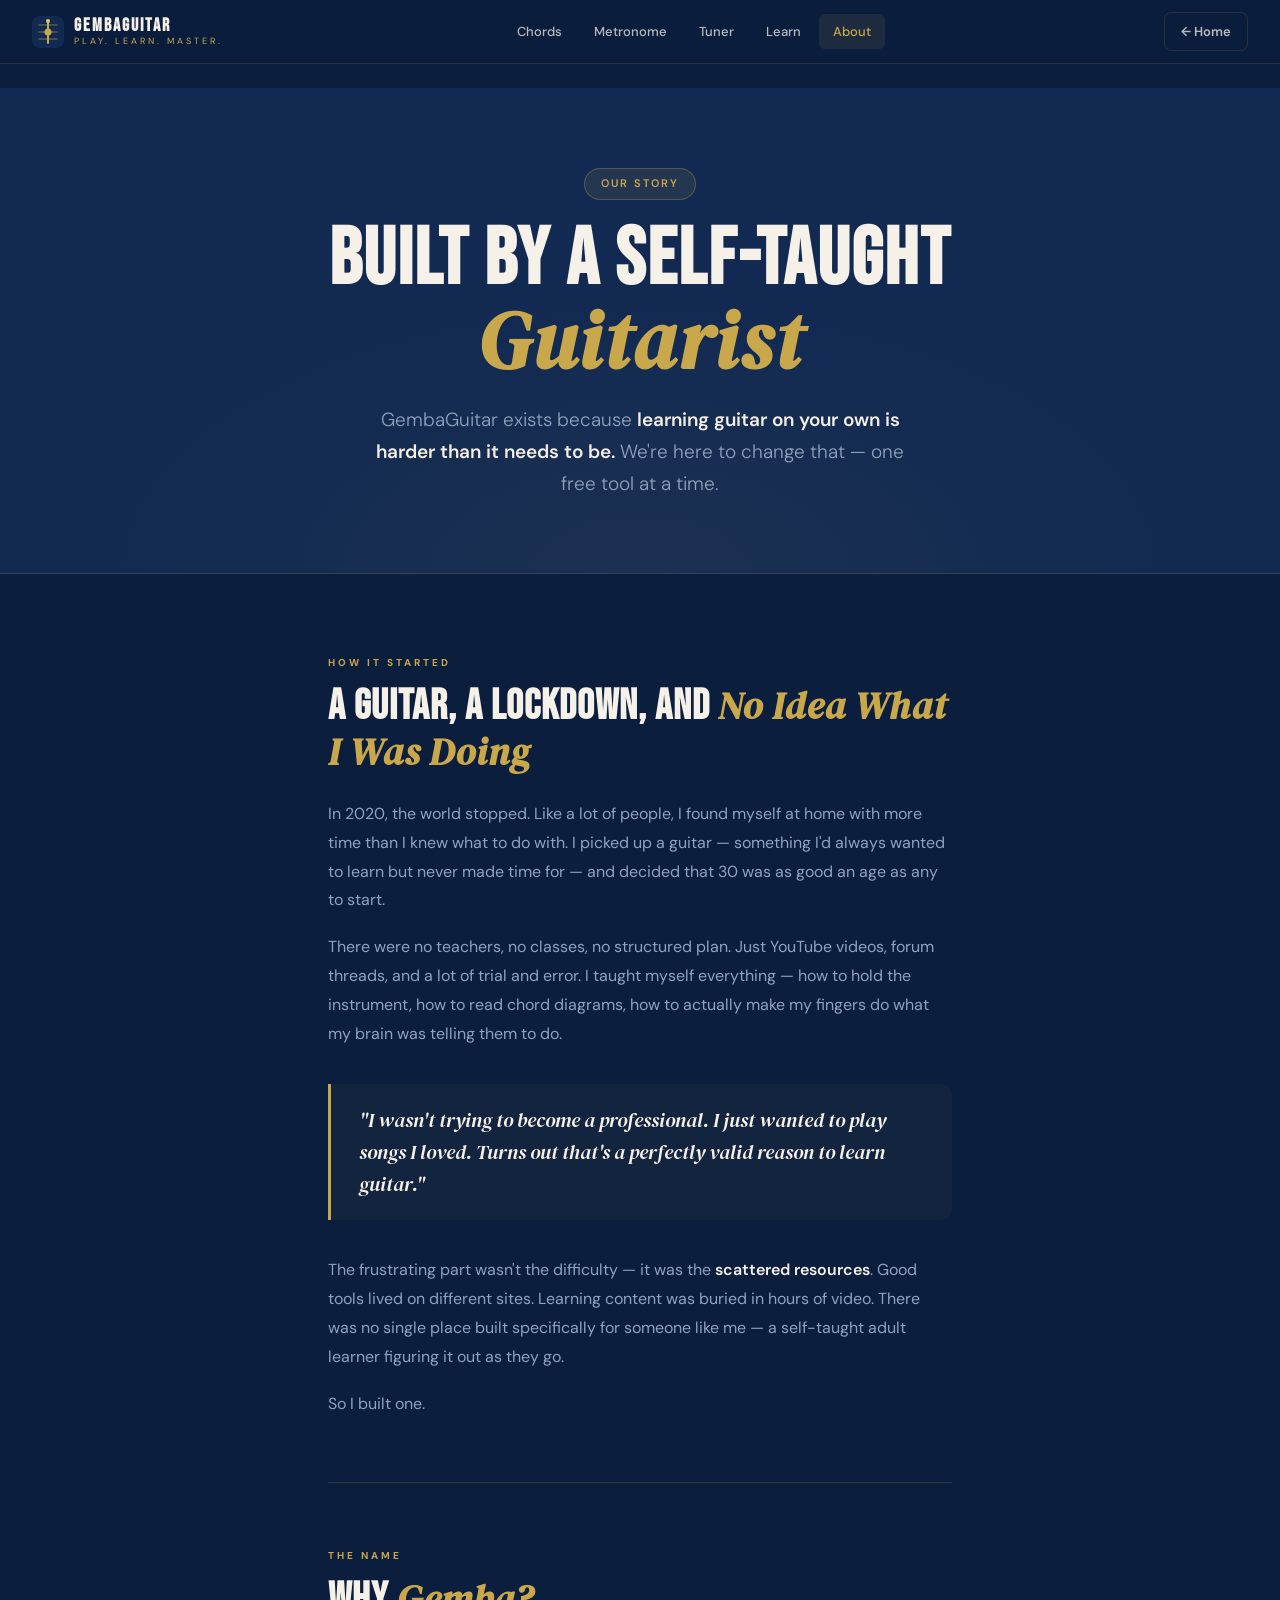
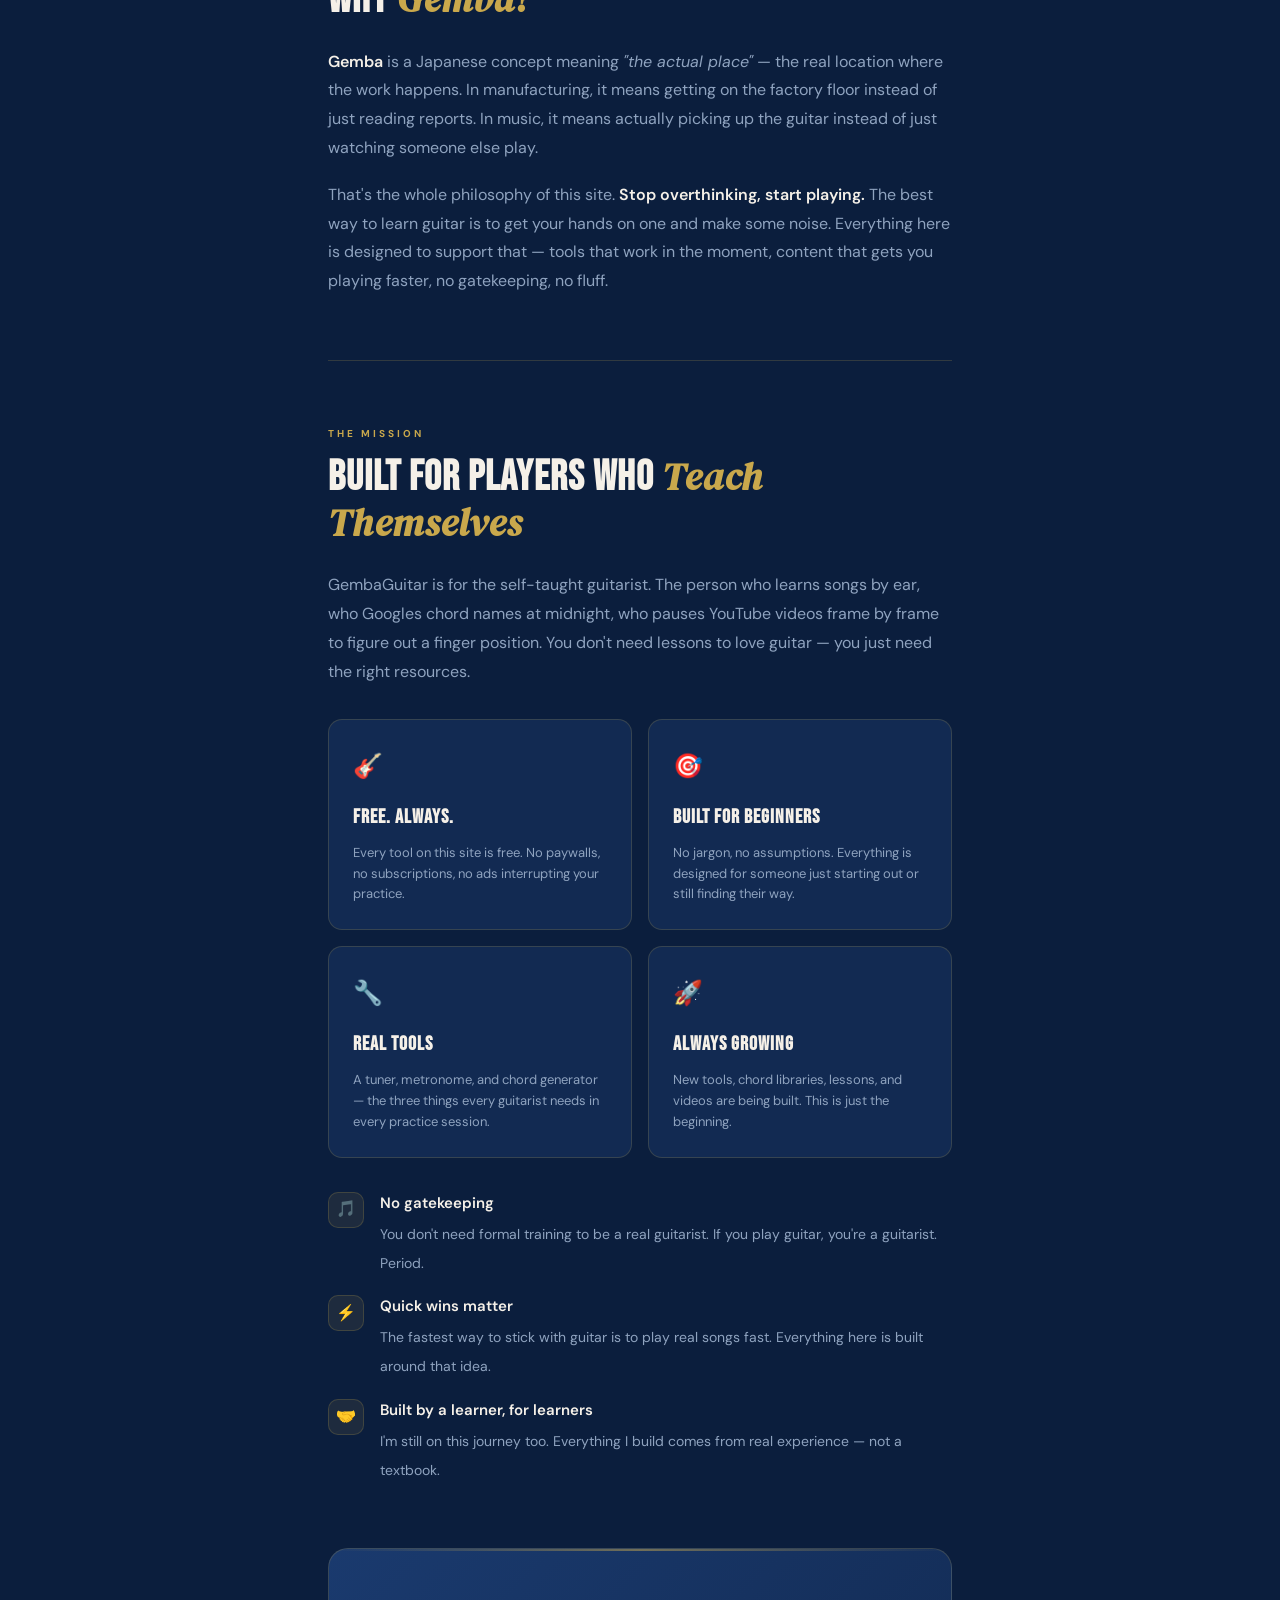
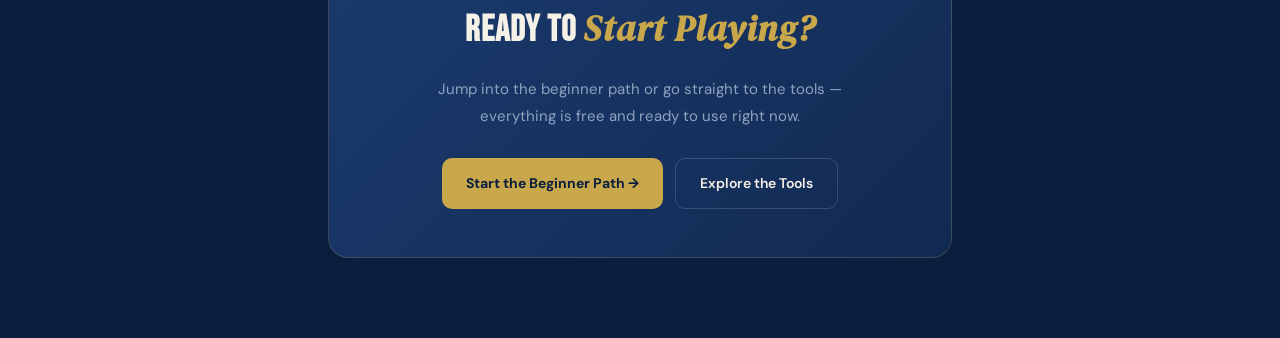
==== about/index.html @ e7663b2f "Add about page" ====
<!DOCTYPE html>
<html lang="en">
<head>
  <meta charset="UTF-8"/>
  <meta name="viewport" content="width=device-width, initial-scale=1.0"/>
  <title>About — GembaGuitar</title>
  <link href="https://fonts.googleapis.com/css2?family=Bebas+Neue&family=DM+Sans:wght@300;400;500;600;700&family=DM+Serif+Display:ital@0;1&display=swap" rel="stylesheet"/>
  <link rel="stylesheet" href="../css/gemba.css"/>
  <style>
    *, *::before, *::after { box-sizing: border-box; margin: 0; padding: 0; }

    :root {
      --navy:       #0b1e3d;
      --navy-mid:   #122a52;
      --navy-light: #1a3a6e;
      --gold:       #c9a84c;
      --gold-light: #e8c96a;
      --gold-glow:  rgba(201,168,76,0.2);
      --cream:      #f5f0e8;
      --muted:      #8fa3bf;
      --border:     rgba(201,168,76,0.15);
    }

    body {
      background: var(--navy);
      color: var(--cream);
      font-family: 'DM Sans', sans-serif;
      line-height: 1.8;
      padding-top: 72px;
    }

    /* ── HERO ── */
    .hero {
      background: var(--navy-mid);
      border-bottom: 1px solid var(--border);
      padding: 80px 48px 72px;
      text-align: center;
      position: relative;
      overflow: hidden;
    }

    .hero::before {
      content: '';
      position: absolute;
      inset: 0;
      background: radial-gradient(ellipse 60% 80% at 50% 100%, rgba(201,168,76,0.05) 0%, transparent 70%);
      pointer-events: none;
    }

    .hero-tag {
      display: inline-flex;
      align-items: center;
      gap: 8px;
      background: rgba(201,168,76,0.1);
      border: 1px solid rgba(201,168,76,0.3);
      border-radius: 100px;
      padding: 5px 16px;
      font-size: 11px;
      font-weight: 600;
      letter-spacing: 2px;
      text-transform: uppercase;
      color: var(--gold);
      margin-bottom: 20px;
    }

    .hero h1 {
      font-family: 'Bebas Neue', sans-serif;
      font-size: clamp(48px, 8vw, 80px);
      letter-spacing: 2px;
      line-height: 1;
      margin-bottom: 20px;
    }

    .hero h1 em {
      font-family: 'DM Serif Display', serif;
      font-style: italic;
      color: var(--gold);
    }

    .hero-lead {
      font-size: 19px;
      color: var(--muted);
      max-width: 560px;
      margin: 0 auto;
      font-weight: 300;
      line-height: 1.7;
    }

    .hero-lead strong {
      color: var(--cream);
      font-weight: 600;
    }

    /* ── CONTENT ── */
    .content {
      max-width: 720px;
      margin: 0 auto;
      padding: 80px 48px;
    }

    /* ── STORY SECTION ── */
    .story-block {
      margin-bottom: 64px;
    }

    .block-tag {
      font-size: 10px;
      font-weight: 700;
      letter-spacing: 3px;
      text-transform: uppercase;
      color: var(--gold);
      margin-bottom: 12px;
    }

    .block-title {
      font-family: 'Bebas Neue', sans-serif;
      font-size: clamp(28px, 4vw, 42px);
      letter-spacing: 1px;
      line-height: 1.1;
      margin-bottom: 24px;
    }

    .block-title em {
      font-family: 'DM Serif Display', serif;
      font-style: italic;
      color: var(--gold);
      font-size: 0.9em;
    }

    .story-block p {
      font-size: 16px;
      color: var(--muted);
      margin-bottom: 18px;
    }

    .story-block p strong {
      color: var(--cream);
      font-weight: 600;
    }

    /* ── PULL QUOTE ── */
    .pull-quote {
      border-left: 3px solid var(--gold);
      padding: 20px 28px;
      margin: 36px 0;
      background: rgba(201,168,76,0.04);
      border-radius: 0 12px 12px 0;
    }

    .pull-quote p {
      font-family: 'DM Serif Display', serif;
      font-style: italic;
      font-size: 20px;
      color: var(--cream) !important;
      line-height: 1.6;
      margin: 0 !important;
    }

    /* ── DIVIDER ── */
    .divider {
      border: none;
      border-top: 1px solid var(--border);
      margin: 64px 0;
    }

    /* ── MISSION CARDS ── */
    .mission-grid {
      display: grid;
      grid-template-columns: 1fr 1fr;
      gap: 16px;
      margin: 32px 0;
    }

    .mission-card {
      background: var(--navy-mid);
      border: 1px solid var(--border);
      border-radius: 14px;
      padding: 24px;
    }

    .mission-card-icon {
      font-size: 24px;
      margin-bottom: 12px;
    }

    .mission-card h4 {
      font-family: 'Bebas Neue', sans-serif;
      font-size: 20px;
      letter-spacing: 1px;
      margin-bottom: 8px;
      color: var(--cream);
    }

    .mission-card p {
      font-size: 13px;
      color: var(--muted);
      line-height: 1.6;
      margin: 0 !important;
    }

    /* ── VALUES LIST ── */
    .values-list {
      list-style: none;
      display: flex;
      flex-direction: column;
      gap: 16px;
      margin: 28px 0;
    }

    .values-list li {
      display: flex;
      gap: 16px;
      align-items: flex-start;
    }

    .value-icon {
      width: 36px;
      height: 36px;
      border-radius: 10px;
      background: rgba(201,168,76,0.1);
      border: 1px solid rgba(201,168,76,0.2);
      display: flex;
      align-items: center;
      justify-content: center;
      font-size: 16px;
      flex-shrink: 0;
      margin-top: 2px;
    }

    .value-text strong {
      display: block;
      font-size: 15px;
      font-weight: 600;
      color: var(--cream);
      margin-bottom: 3px;
    }

    .value-text span {
      font-size: 14px;
      color: var(--muted);
      line-height: 1.6;
    }

    /* ── CTA BANNER ── */
    .cta-banner {
      background: linear-gradient(135deg, var(--navy-light), var(--navy-mid));
      border: 1px solid var(--border);
      border-radius: 20px;
      padding: 48px 40px;
      text-align: center;
      margin-top: 16px;
      position: relative;
      overflow: hidden;
    }

    .cta-banner::before {
      content: '';
      position: absolute;
      top: 0; left: 0; right: 0;
      height: 2px;
      background: linear-gradient(90deg, transparent, var(--gold), transparent);
      opacity: 0.5;
    }

    .cta-banner h3 {
      font-family: 'Bebas Neue', sans-serif;
      font-size: 36px;
      letter-spacing: 1px;
      margin-bottom: 12px;
    }

    .cta-banner h3 em {
      font-family: 'DM Serif Display', serif;
      font-style: italic;
      color: var(--gold);
    }

    .cta-banner p {
      color: var(--muted);
      font-size: 15px;
      max-width: 420px;
      margin: 0 auto 28px;
    }

    .cta-buttons {
      display: flex;
      gap: 12px;
      justify-content: center;
      flex-wrap: wrap;
    }

    .btn-gold {
      background: var(--gold);
      color: var(--navy);
      font-family: 'DM Sans', sans-serif;
      font-size: 14px;
      font-weight: 700;
      padding: 12px 24px;
      border-radius: 10px;
      border: none;
      cursor: pointer;
      text-decoration: none;
      display: inline-flex;
      align-items: center;
      gap: 8px;
      transition: background 0.2s, transform 0.15s;
    }

    .btn-gold:hover {
      background: var(--gold-light);
      transform: translateY(-2px);
    }

    .btn-outline {
      background: transparent;
      color: var(--cream);
      font-family: 'DM Sans', sans-serif;
      font-size: 14px;
      font-weight: 600;
      padding: 12px 24px;
      border-radius: 10px;
      border: 1px solid rgba(255,255,255,0.15);
      cursor: pointer;
      text-decoration: none;
      display: inline-flex;
      align-items: center;
      gap: 8px;
      transition: border-color 0.2s, transform 0.15s;
    }

    .btn-outline:hover {
      border-color: var(--gold);
      color: var(--gold);
      transform: translateY(-2px);
    }

    @media (max-width: 768px) {
      .hero { padding: 56px 24px; }
      .content { padding: 48px 24px; }
      .mission-grid { grid-template-columns: 1fr; }
      .cta-banner { padding: 36px 24px; }
    }
  </style>
</head>
<body>

  <!-- NAVBAR -->
  <nav class="gemba-nav">
    <a href="/" class="gemba-nav-logo">
      <svg class="gemba-nav-mark" viewBox="0 0 32 32" fill="none">
        <rect width="32" height="32" rx="8" fill="#122a52"/>
        <line x1="7" y1="9"  x2="25" y2="9"  stroke="#c9a84c" stroke-width="1.5" stroke-linecap="round" opacity="0.4"/>
        <line x1="7" y1="16" x2="25" y2="16" stroke="#c9a84c" stroke-width="1.5" stroke-linecap="round" opacity="0.4"/>
        <line x1="7" y1="23" x2="25" y2="23" stroke="#c9a84c" stroke-width="1.5" stroke-linecap="round" opacity="0.4"/>
        <line x1="16" y1="5" x2="16" y2="27" stroke="#c9a84c" stroke-width="2" stroke-linecap="round"/>
        <circle cx="16" cy="16" r="3.5" fill="#c9a84c"/>
        <circle cx="16" cy="5"  r="2"   fill="#e8c96a"/>
      </svg>
      <div class="gemba-nav-text">
        <strong>GembaGuitar</strong>
        <span>Play. Learn. Master.</span>
      </div>
    </a>
    <ul class="gemba-nav-links">
      <li><a href="/chord-generator">Chords</a></li>
      <li><a href="/metronome">Metronome</a></li>
      <li><a href="/tuner">Tuner</a></li>
      <li><a href="/learn">Learn</a></li>
      <li><a href="/about" class="active">About</a></li>
    </ul>
    <a href="/" class="gemba-nav-home">← Home</a>
  </nav>

  <!-- HERO -->
  <section class="hero">
    <div class="hero-tag">Our Story</div>
    <h1>Built by a Self-Taught<br/><em>Guitarist</em></h1>
    <p class="hero-lead">
      GembaGuitar exists because <strong>learning guitar on your own is harder than it needs to be.</strong>
      We're here to change that — one free tool at a time.
    </p>
  </section>

  <div class="content">

    <!-- ── THE STORY ── -->
    <div class="story-block">
      <div class="block-tag">How It Started</div>
      <h2 class="block-title">A Guitar, A Lockdown, and <em>No Idea What I Was Doing</em></h2>

      <p>In 2020, the world stopped. Like a lot of people, I found myself at home with more time than I knew what to do with. I picked up a guitar — something I'd always wanted to learn but never made time for — and decided that 30 was as good an age as any to start.</p>

      <p>There were no teachers, no classes, no structured plan. Just YouTube videos, forum threads, and a lot of trial and error. I taught myself everything — how to hold the instrument, how to read chord diagrams, how to actually make my fingers do what my brain was telling them to do.</p>

      <div class="pull-quote">
        <p>"I wasn't trying to become a professional. I just wanted to play songs I loved. Turns out that's a perfectly valid reason to learn guitar."</p>
      </div>

      <p>The frustrating part wasn't the difficulty — it was the <strong>scattered resources</strong>. Good tools lived on different sites. Learning content was buried in hours of video. There was no single place built specifically for someone like me — a self-taught adult learner figuring it out as they go.</p>

      <p>So I built one.</p>
    </div>

    <hr class="divider"/>

    <!-- ── WHY GEMBA ── -->
    <div class="story-block">
      <div class="block-tag">The Name</div>
      <h2 class="block-title">Why <em>Gemba?</em></h2>

      <p><strong>Gemba</strong> is a Japanese concept meaning <em>"the actual place"</em> — the real location where the work happens. In manufacturing, it means getting on the factory floor instead of just reading reports. In music, it means actually picking up the guitar instead of just watching someone else play.</p>

      <p>That's the whole philosophy of this site. <strong>Stop overthinking, start playing.</strong> The best way to learn guitar is to get your hands on one and make some noise. Everything here is designed to support that — tools that work in the moment, content that gets you playing faster, no gatekeeping, no fluff.</p>
    </div>

    <hr class="divider"/>

    <!-- ── MISSION ── -->
    <div class="story-block">
      <div class="block-tag">The Mission</div>
      <h2 class="block-title">Built For Players Who <em>Teach Themselves</em></h2>

      <p>GembaGuitar is for the self-taught guitarist. The person who learns songs by ear, who Googles chord names at midnight, who pauses YouTube videos frame by frame to figure out a finger position. You don't need lessons to love guitar — you just need the right resources.</p>

      <div class="mission-grid">
        <div class="mission-card">
          <div class="mission-card-icon">🎸</div>
          <h4>Free. Always.</h4>
          <p>Every tool on this site is free. No paywalls, no subscriptions, no ads interrupting your practice.</p>
        </div>
        <div class="mission-card">
          <div class="mission-card-icon">🎯</div>
          <h4>Built for Beginners</h4>
          <p>No jargon, no assumptions. Everything is designed for someone just starting out or still finding their way.</p>
        </div>
        <div class="mission-card">
          <div class="mission-card-icon">🔧</div>
          <h4>Real Tools</h4>
          <p>A tuner, metronome, and chord generator — the three things every guitarist needs in every practice session.</p>
        </div>
        <div class="mission-card">
          <div class="mission-card-icon">🚀</div>
          <h4>Always Growing</h4>
          <p>New tools, chord libraries, lessons, and videos are being built. This is just the beginning.</p>
        </div>
      </div>

      <ul class="values-list">
        <li>
          <div class="value-icon">🎵</div>
          <div class="value-text">
            <strong>No gatekeeping</strong>
            <span>You don't need formal training to be a real guitarist. If you play guitar, you're a guitarist. Period.</span>
          </div>
        </li>
        <li>
          <div class="value-icon">⚡</div>
          <div class="value-text">
            <strong>Quick wins matter</strong>
            <span>The fastest way to stick with guitar is to play real songs fast. Everything here is built around that idea.</span>
          </div>
        </li>
        <li>
          <div class="value-icon">🤝</div>
          <div class="value-text">
            <strong>Built by a learner, for learners</strong>
            <span>I'm still on this journey too. Everything I build comes from real experience — not a textbook.</span>
          </div>
        </li>
      </ul>
    </div>

    <!-- CTA -->
    <div class="cta-banner">
      <h3>Ready to <em>Start Playing?</em></h3>
      <p>Jump into the beginner path or go straight to the tools — everything is free and ready to use right now.</p>
      <div class="cta-buttons">
        <a href="/learn" class="btn-gold">Start the Beginner Path →</a>
        <a href="/chord-generator" class="btn-outline">Explore the Tools</a>
      </div>
    </div>

  </div>

</body>
</html>
---- css/gemba.css ----
/* ============================================================
   GEMBA GUITAR — Shared Brand Stylesheet
   Import this in every tool's <head> AFTER your own style.css
   <link rel="stylesheet" href="../css/gemba.css">
   ============================================================ */

@import url('https://fonts.googleapis.com/css2?family=Bebas+Neue&family=DM+Sans:wght@300;400;500;600;700&display=swap');

/* ── BRAND TOKENS ── */
:root {
  --gemba-navy:        #0b1e3d;
  --gemba-navy-mid:    #122a52;
  --gemba-navy-light:  #1a3a6e;
  --gemba-gold:        #c9a84c;
  --gemba-gold-light:  #e8c96a;
  --gemba-gold-glow:   rgba(201, 168, 76, 0.25);
  --gemba-white:       #f5f0e8;
  --gemba-muted:       #8fa3bf;
  --gemba-border:      rgba(201, 168, 76, 0.15);
  --gemba-surface:     #122a52;
  --gemba-surface2:    #1a3a6e;
  --gemba-navbar-h:    64px;
}

/* ── GLOBAL OVERRIDES ──
   Override both tools' accent colors with gold,
   and background/surface colors with navy.
   These target the CSS variables used in each tool.
*/

/* Metronome overrides */
body {
  --bg:        var(--gemba-navy) !important;
  --surface:   var(--gemba-navy-mid) !important;
  --surface2:  var(--gemba-navy-light) !important;
  --border:    rgba(201, 168, 76, 0.2) !important;
  --accent:    var(--gemba-gold) !important;
  --accent2:   var(--gemba-gold-light) !important;
  --text:      #f5f0e8 !important;
  --muted:     var(--gemba-muted) !important;
  --bg-glow:   rgba(201, 168, 76, 0.06) !important;
  padding-top: calc(var(--gemba-navbar-h) + 24px) !important;
}

/* Chord Generator overrides */
body,
body.theme-dark {
  --accent:      var(--gemba-gold) !important;
  --accent-lt:   rgba(201, 168, 76, 0.12) !important;
  --accent-dk:   #b8923a !important;
  --accent-glow: var(--gemba-gold-glow) !important;
  --bg:          var(--gemba-navy) !important;
  --surface:     var(--gemba-navy-mid) !important;
  --surface2:    var(--gemba-navy-light) !important;
  --border:      rgba(201, 168, 76, 0.2) !important;
  --border2:     rgba(201, 168, 76, 0.35) !important;
  --text:        #f5f0e8 !important;
  --muted:       var(--gemba-muted) !important;
  --faint:       rgba(143, 163, 191, 0.6) !important;
  font-family: 'DM Sans', sans-serif !important;
}

/* Force navy on light theme too */
body:not(.theme-dark) {
  --bg:       var(--gemba-navy) !important;
  --surface:  var(--gemba-navy-mid) !important;
  --surface2: var(--gemba-navy-light) !important;
  --text:     #f5f0e8 !important;
  --border:   rgba(201, 168, 76, 0.2) !important;
}

/* Fix any remaining purple/orange slider thumbs */
input[type="range"]::-webkit-slider-thumb {
  background: var(--gemba-gold) !important;
  box-shadow: 0 0 8px var(--gemba-gold-glow) !important;
}

/* Fix select dropdowns */
select:focus,
.input:focus {
  border-color: var(--gemba-gold) !important;
  box-shadow: 0 0 0 3px var(--gemba-gold-glow) !important;
}

/* Fix green start / red stop buttons — keep them but tone to brand */
.btn-start {
  background: #1aaf6f !important;
  box-shadow: 0 4px 20px rgba(26, 175, 111, 0.25) !important;
}

.btn-stop {
  background: #d63a58 !important;
}

/* Tap tempo stays gold */
.btn-tap {
  background: var(--gemba-gold) !important;
  color: var(--gemba-navy) !important;
  box-shadow: 0 4px 20px var(--gemba-gold-glow) !important;
}

/* Chord name color */
.chord-name {
  color: var(--gemba-gold) !important;
}

/* Export buttons */
.btn-primary {
  background: var(--gemba-gold) !important;
  border-color: var(--gemba-gold) !important;
  color: var(--gemba-navy) !important;
}

.btn-primary:hover {
  background: var(--gemba-gold-light) !important;
  border-color: var(--gemba-gold-light) !important;
}

/* Active quick BPM buttons */
.quickBpmBtn.active {
  border-color: var(--gemba-gold) !important;
  color: var(--gemba-gold) !important;
  background: rgba(201, 168, 76, 0.12) !important;
}

.quickBpmBtn:hover {
  border-color: var(--gemba-gold) !important;
  color: var(--gemba-gold) !important;
}

/* ── GEMBA NAVBAR ── */
.gemba-nav {
  position: fixed;
  top: 0;
  left: 0;
  right: 0;
  height: var(--gemba-navbar-h);
  z-index: 9999;
  display: flex;
  align-items: center;
  justify-content: space-between;
  padding: 0 32px;
  background: rgba(11, 30, 61, 0.95);
  backdrop-filter: blur(12px);
  -webkit-backdrop-filter: blur(12px);
  border-bottom: 1px solid var(--gemba-border);
}

.gemba-nav-logo {
  display: flex;
  align-items: center;
  gap: 10px;
  text-decoration: none;
}

.gemba-nav-mark {
  width: 32px;
  height: 32px;
  flex-shrink: 0;
}

.gemba-nav-text {
  display: flex;
  flex-direction: column;
  line-height: 1;
}

.gemba-nav-text strong {
  font-family: 'Bebas Neue', sans-serif;
  font-size: 18px;
  letter-spacing: 2px;
  color: #f5f0e8;
}

.gemba-nav-text span {
  font-family: 'DM Sans', sans-serif;
  font-size: 9px;
  letter-spacing: 3px;
  text-transform: uppercase;
  color: var(--gemba-gold);
  margin-top: 2px;
}

.gemba-nav-links {
  display: flex;
  align-items: center;
  gap: 4px;
  list-style: none;
  margin: 0;
  padding: 0;
}

.gemba-nav-links a {
  color: rgba(245, 240, 232, 0.75);
  text-decoration: none;
  font-family: 'DM Sans', sans-serif;
  font-size: 13px;
  font-weight: 500;
  padding: 6px 14px;
  border-radius: 6px;
  transition: color 0.2s, background 0.2s;
  display: block;
}

.gemba-nav-links a:hover {
  color: #f5f0e8;
  background: rgba(255,255,255,0.06);
}

.gemba-nav-links a.active {
  color: var(--gemba-gold);
  background: rgba(201, 168, 76, 0.1);
}

.gemba-nav-home {
  color: rgba(245, 240, 232, 0.75);
  text-decoration: none;
  font-family: 'DM Sans', sans-serif;
  font-size: 13px;
  font-weight: 600;
  padding: 7px 16px;
  border-radius: 7px;
  border: 1px solid var(--gemba-border);
  transition: border-color 0.2s, color 0.2s;
}

.gemba-nav-home:hover {
  border-color: var(--gemba-gold);
  color: var(--gemba-gold);
}

/* ── NAVBAR MOBILE ── */
@media (max-width: 600px) {
  .gemba-nav {
    padding: 0 16px;
  }

  .gemba-nav-links {
    display: none;
  }

  .gemba-nav-text span {
    display: none;
  }
}
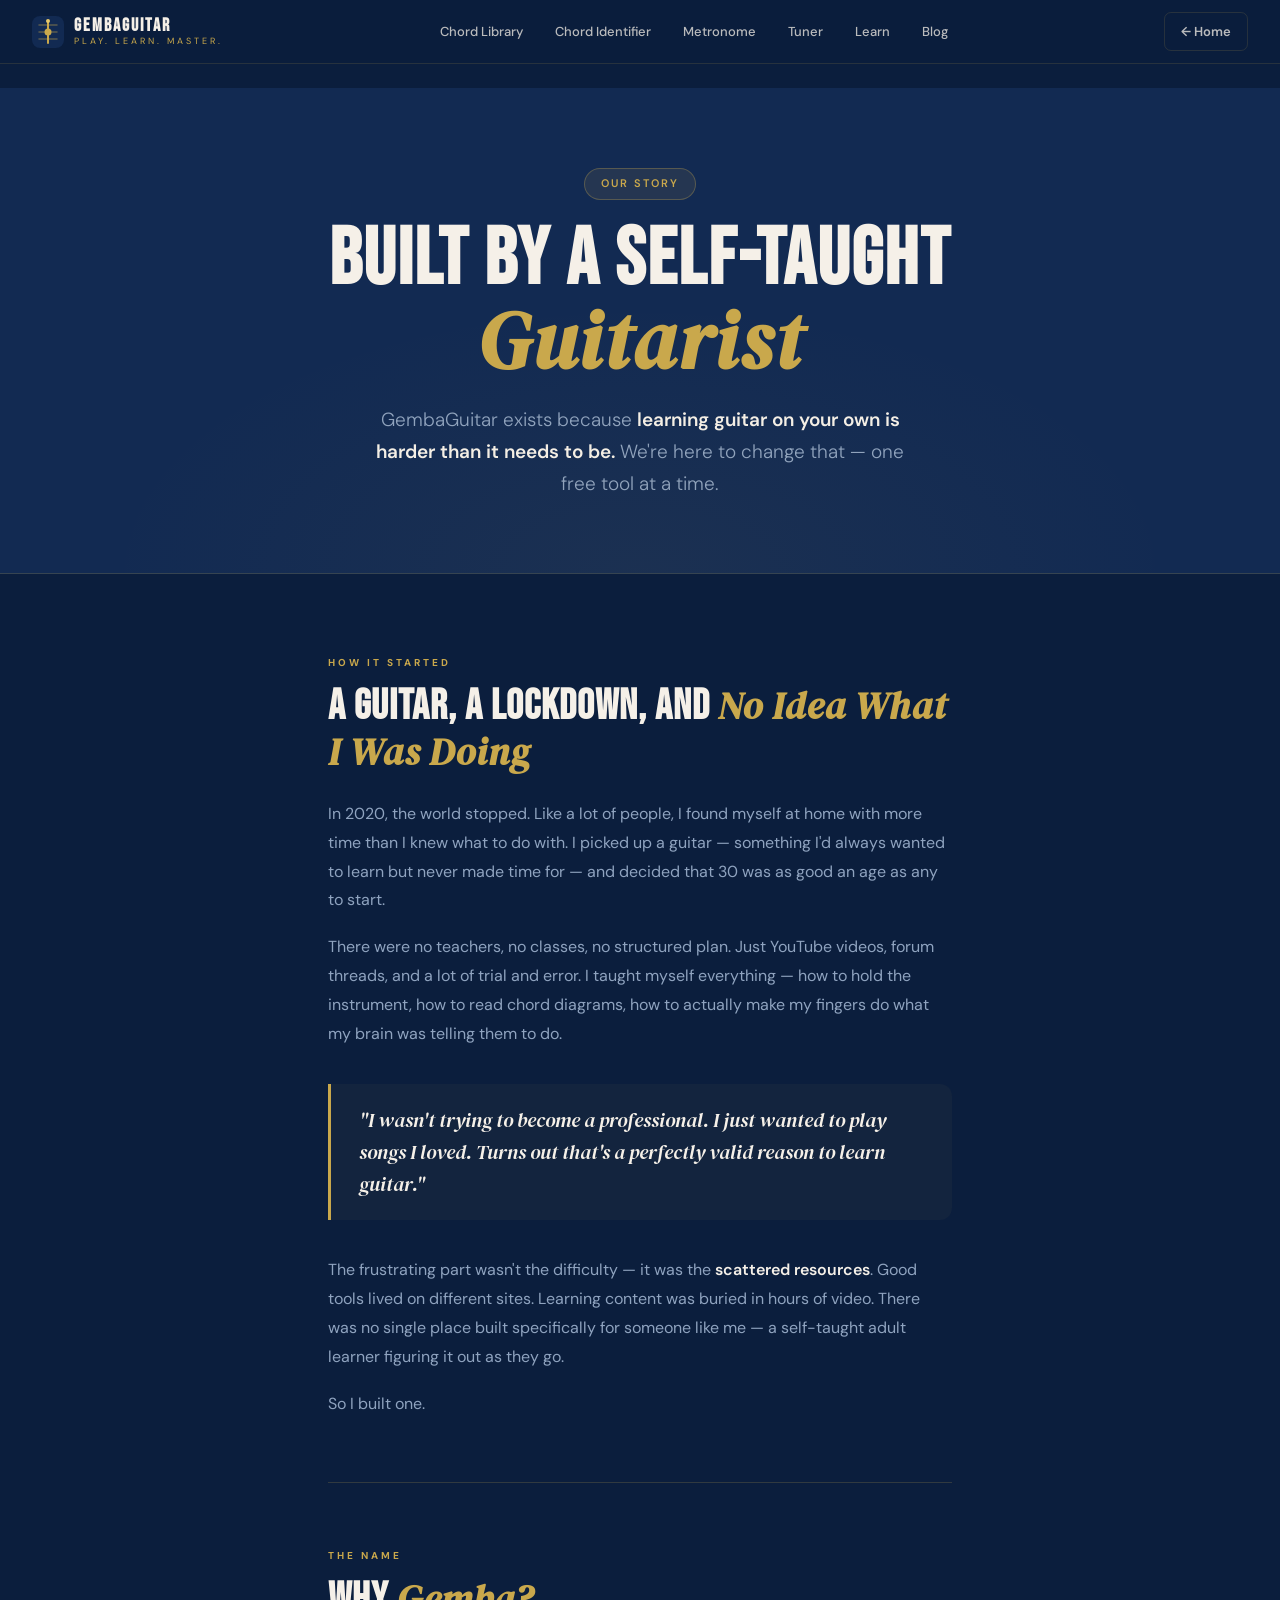
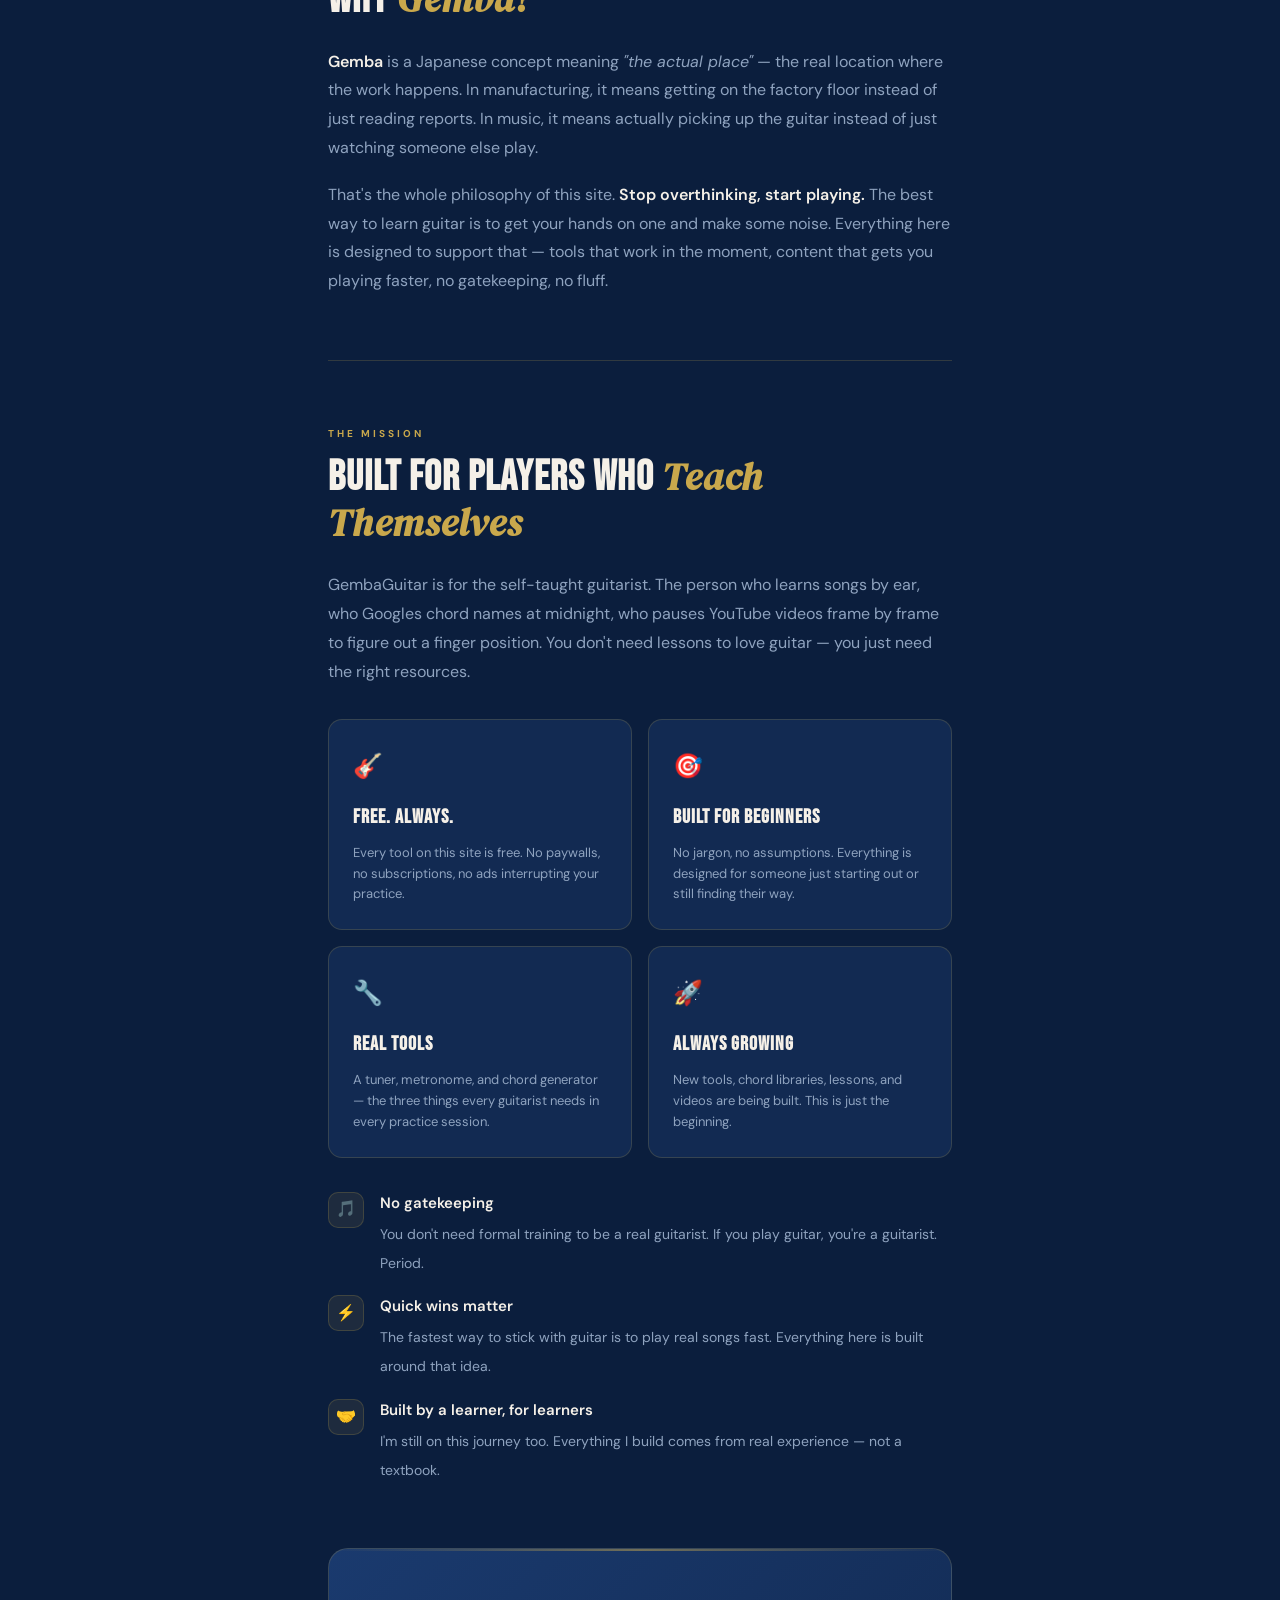
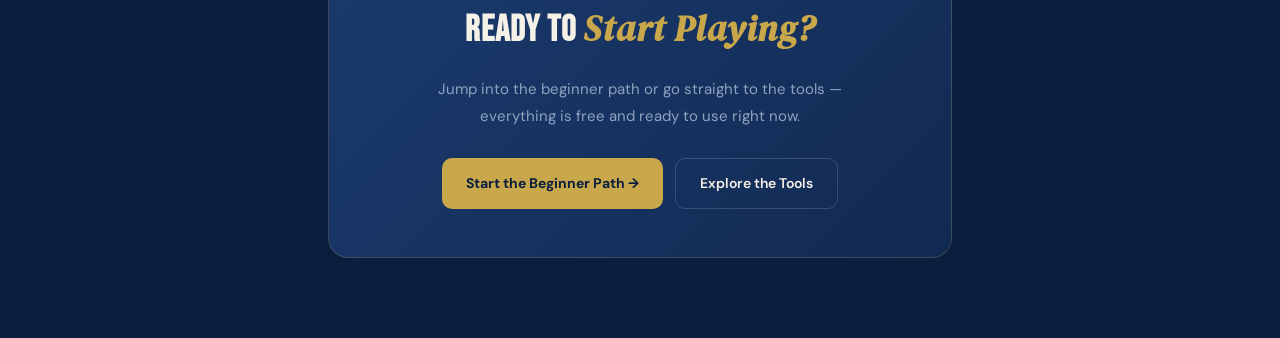
==== commit 1c39ace5: "Added uniform nav bars on all pages. Added blog section and first blog post" ====
--- a/about/index.html
+++ b/about/index.html
@@ -3,6 +3,12 @@
 <head>
   <meta charset="UTF-8"/>
   <meta name="viewport" content="width=device-width, initial-scale=1.0"/>
+  <meta name="description" content="GembaGuitar is a free guitar tools platform built by a self-taught guitarist for self-taught guitarists. Learn the story behind the site."/>
+  <meta name="keywords" content="GembaGuitar, about, self-taught guitarist, free guitar tools"/>
+  <meta property="og:title" content="About GembaGuitar — Built by a Self-Taught Guitarist"/>
+  <meta property="og:description" content="GembaGuitar was built by a self-taught guitarist who started playing at 30. Free tools for players who teach themselves."/>
+  <meta property="og:url" content="https://gembaguitar.com/about/"/>
+  <meta property="og:type" content="website"/>
   <title>About — GembaGuitar</title>
   <link href="https://fonts.googleapis.com/css2?family=Bebas+Neue&family=DM+Sans:wght@300;400;500;600;700&family=DM+Serif+Display:ital@0;1&display=swap" rel="stylesheet"/>
   <link rel="stylesheet" href="../css/gemba.css"/>
@@ -362,11 +368,12 @@
       </div>
     </a>
     <ul class="gemba-nav-links">
-      <li><a href="/chord-generator">Chords</a></li>
+      <li><a href="/chord-lookup">Chord Library</a></li>
+      <li><a href="/chord-generator">Chord Identifier</a></li>
       <li><a href="/metronome">Metronome</a></li>
       <li><a href="/tuner">Tuner</a></li>
       <li><a href="/learn">Learn</a></li>
-      <li><a href="/about" class="active">About</a></li>
+      <li><a href="/blog">Blog</a></li>
     </ul>
     <a href="/" class="gemba-nav-home">← Home</a>
   </nav>
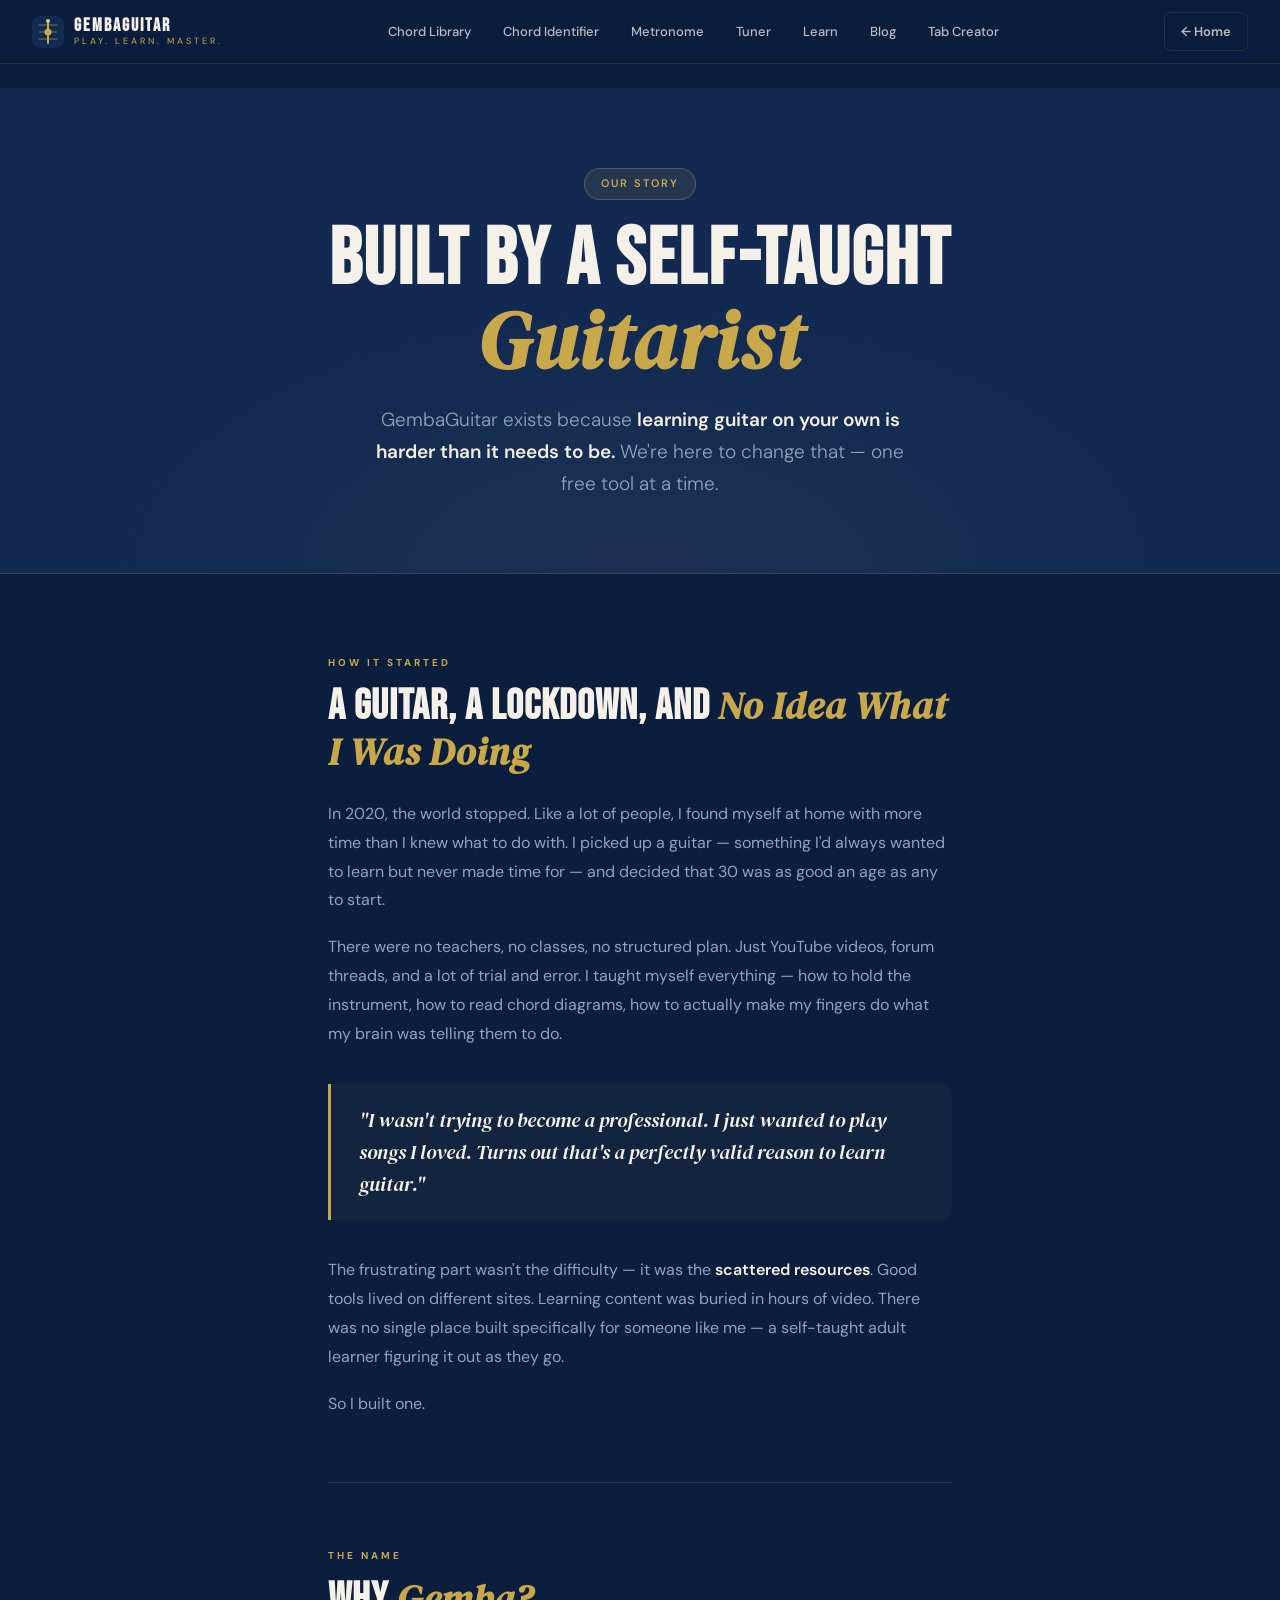
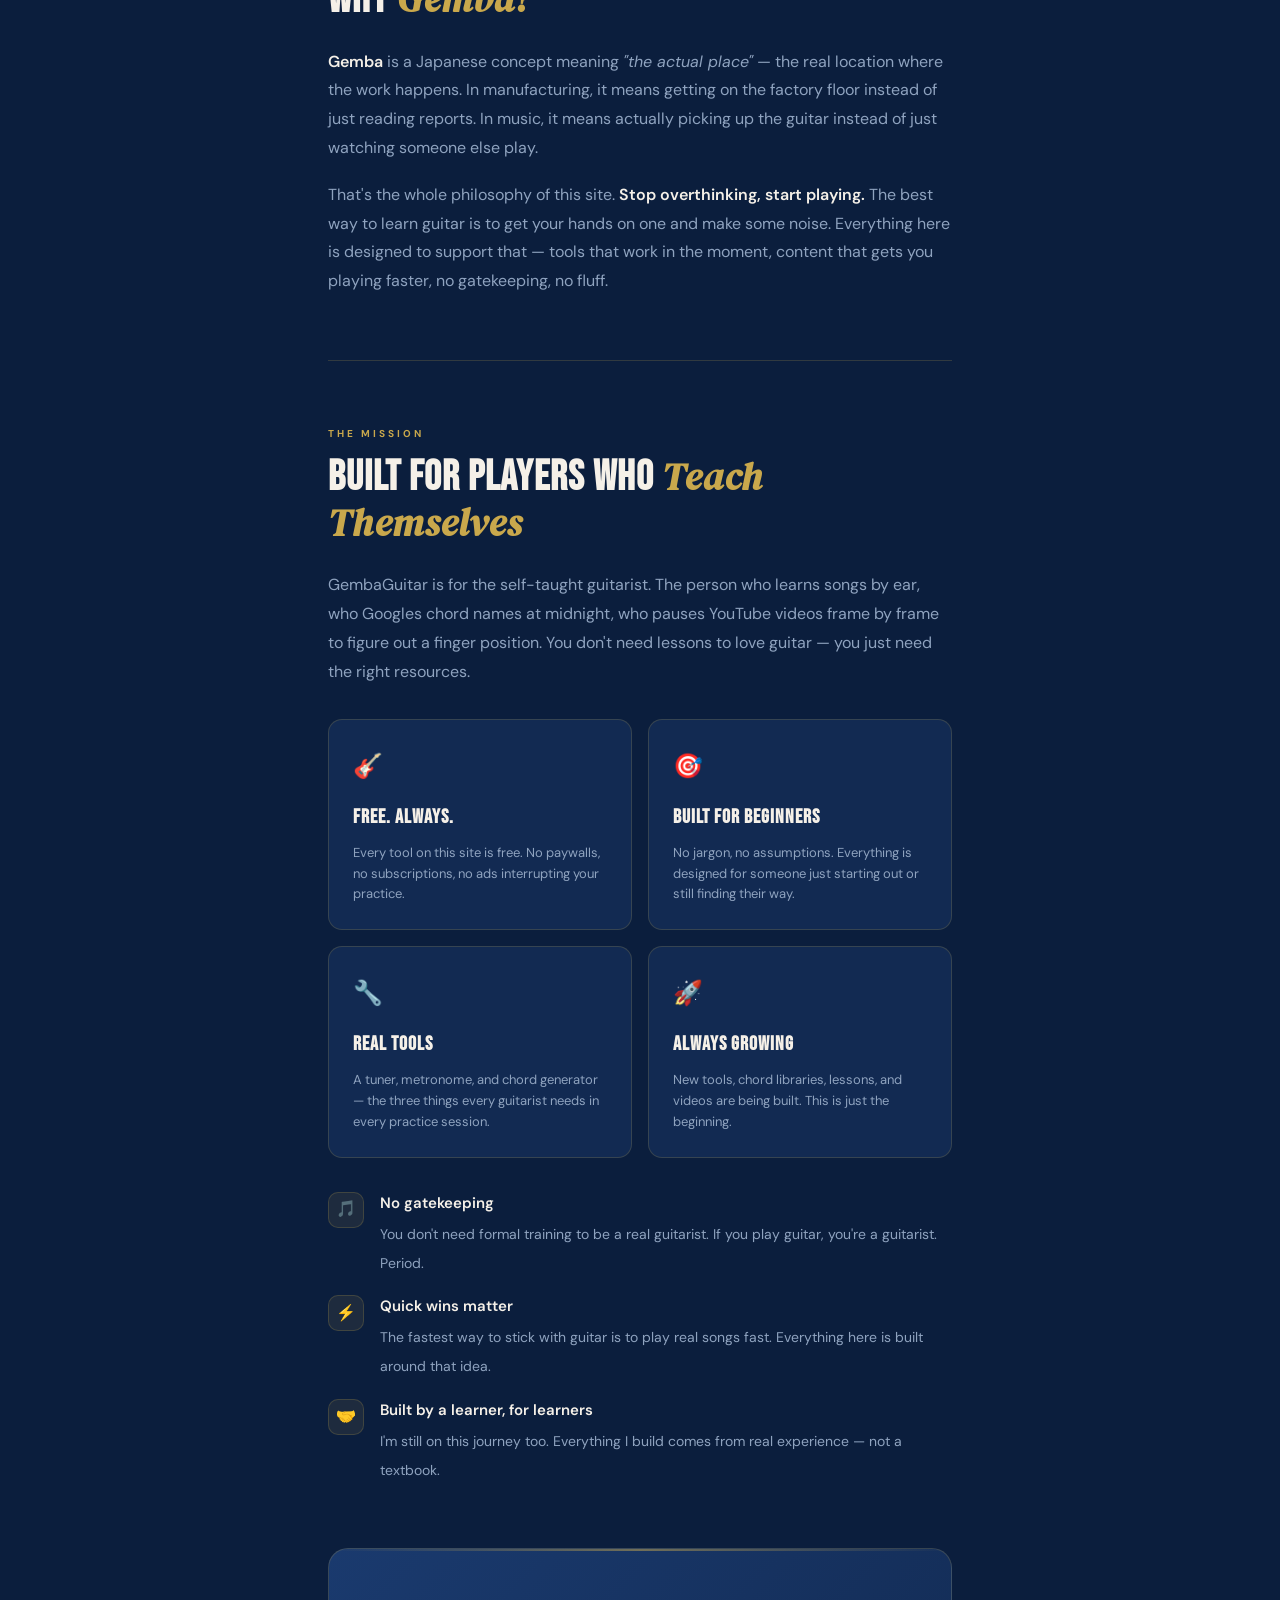
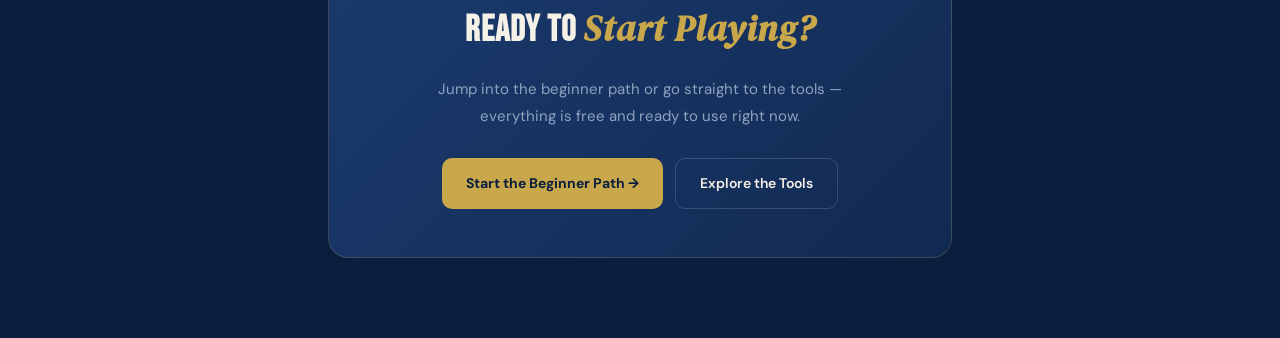
==== commit 431541b5: "add Tab Creator to homepage and site-wide nav - Homepage: new Tab Creator tool card (with New badge)" ====
--- a/about/index.html
+++ b/about/index.html
@@ -374,6 +374,7 @@
       <li><a href="/tuner">Tuner</a></li>
       <li><a href="/learn">Learn</a></li>
       <li><a href="/blog">Blog</a></li>
+      <li><a href="/tab-creator">Tab Creator</a></li>
     </ul>
     <a href="/" class="gemba-nav-home">← Home</a>
   </nav>
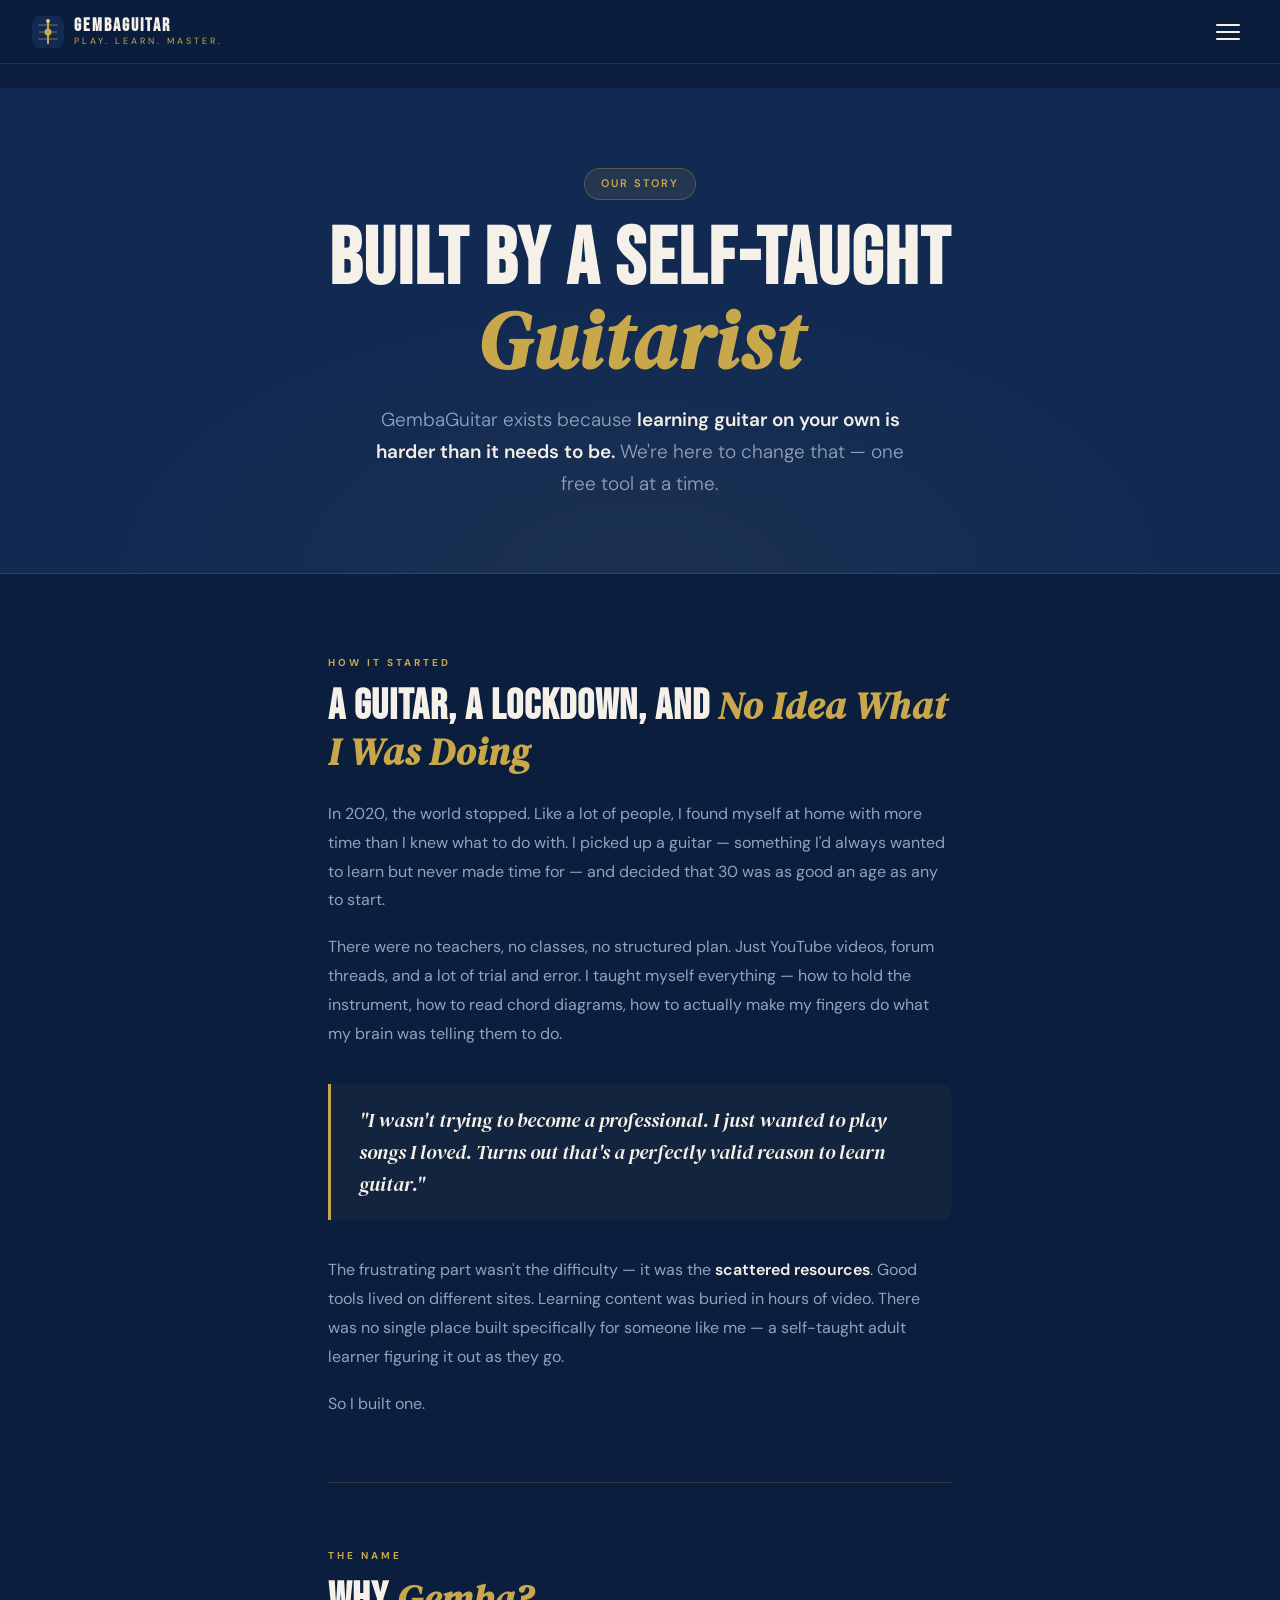
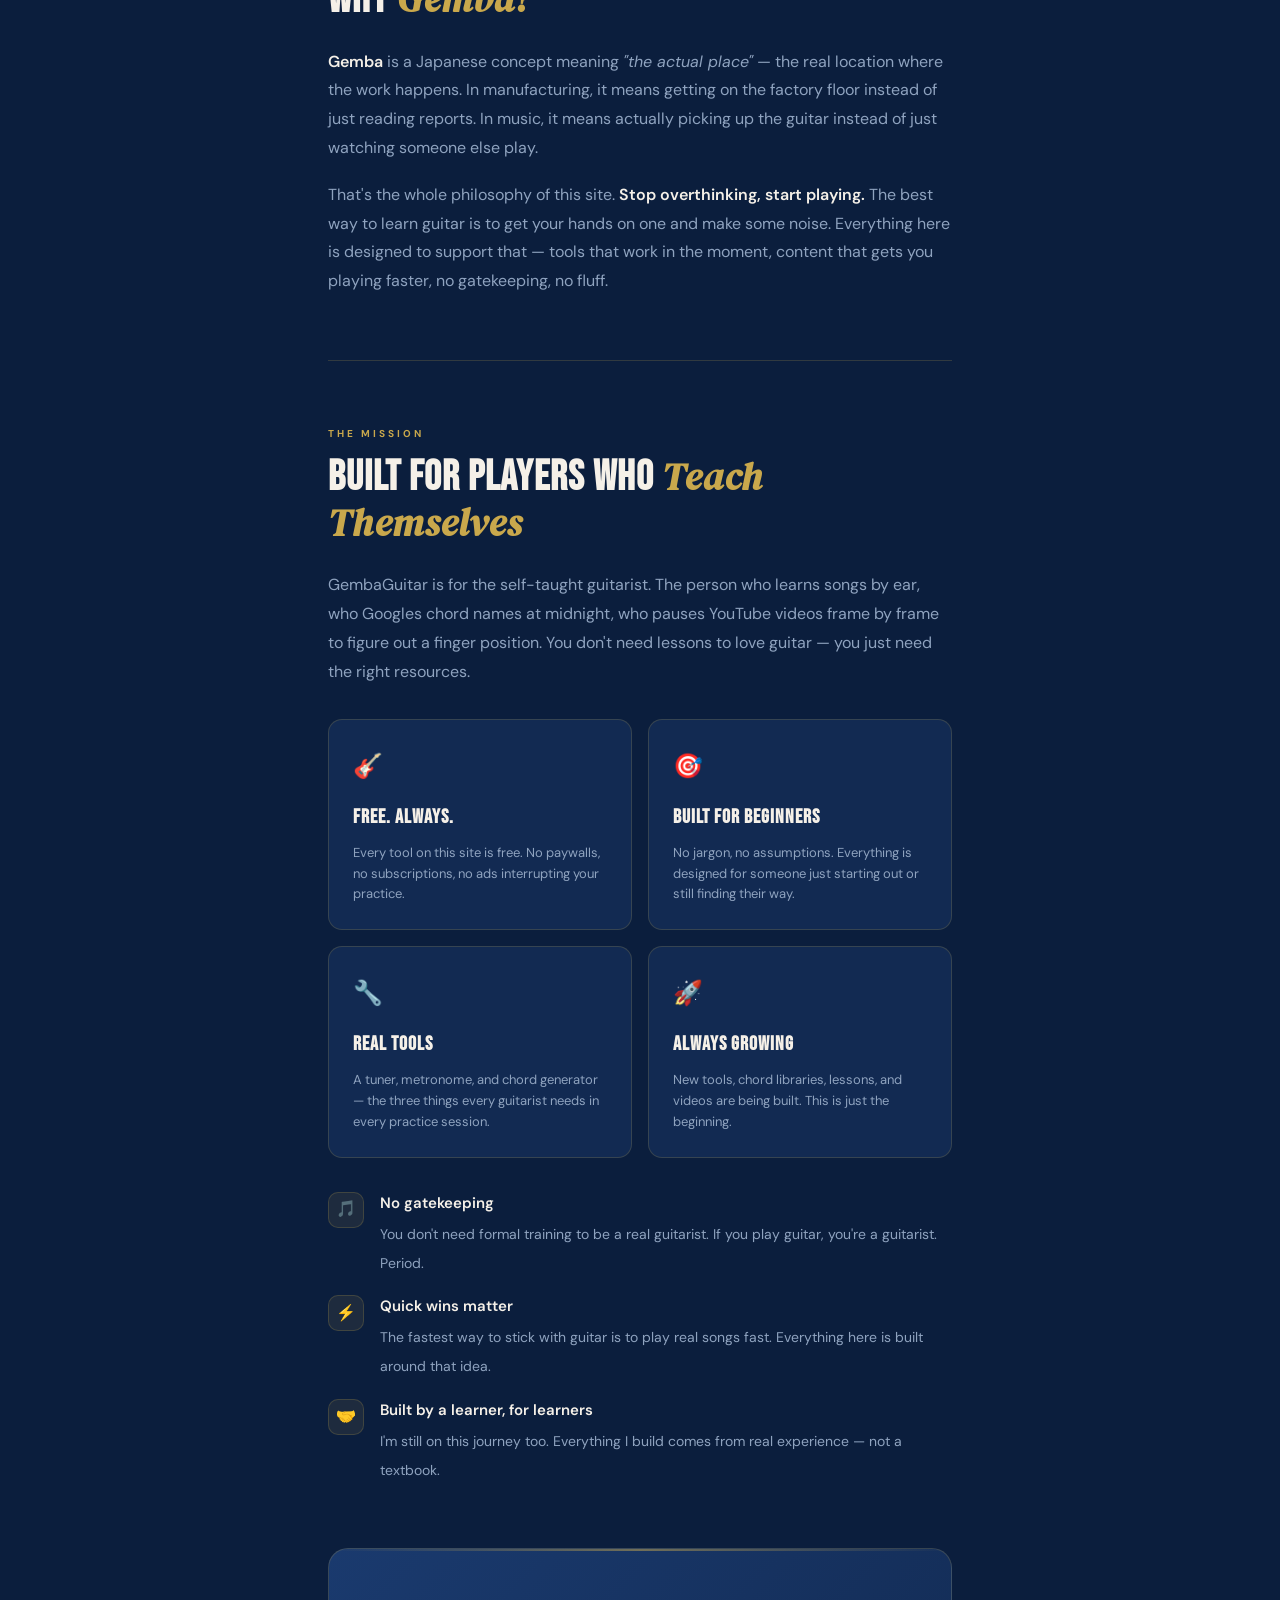
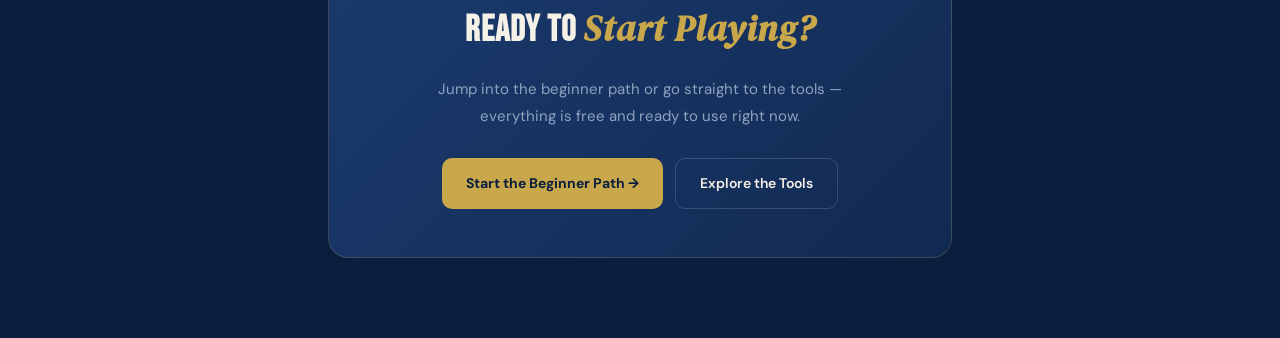
==== commit 451020bc: "add Tools and Resources pages, collapse nav into hamburger menu - new /tools page listing every tool" ====
--- a/about/index.html
+++ b/about/index.html
@@ -347,6 +347,7 @@
       .cta-banner { padding: 36px 24px; }
     }
   </style>
+  <script src="/js/gemba-nav.js"></script>
 </head>
 <body>
 
@@ -375,6 +376,7 @@
       <li><a href="/learn">Learn</a></li>
       <li><a href="/blog">Blog</a></li>
       <li><a href="/tab-creator">Tab Creator</a></li>
+      <li><a href="/resources">Resources</a></li>
     </ul>
     <a href="/" class="gemba-nav-home">← Home</a>
   </nav>
@@ -484,7 +486,7 @@
       <p>Jump into the beginner path or go straight to the tools — everything is free and ready to use right now.</p>
       <div class="cta-buttons">
         <a href="/learn" class="btn-gold">Start the Beginner Path →</a>
-        <a href="/chord-generator" class="btn-outline">Explore the Tools</a>
+        <a href="/tools" class="btn-outline">Explore the Tools</a>
       </div>
     </div>
 
